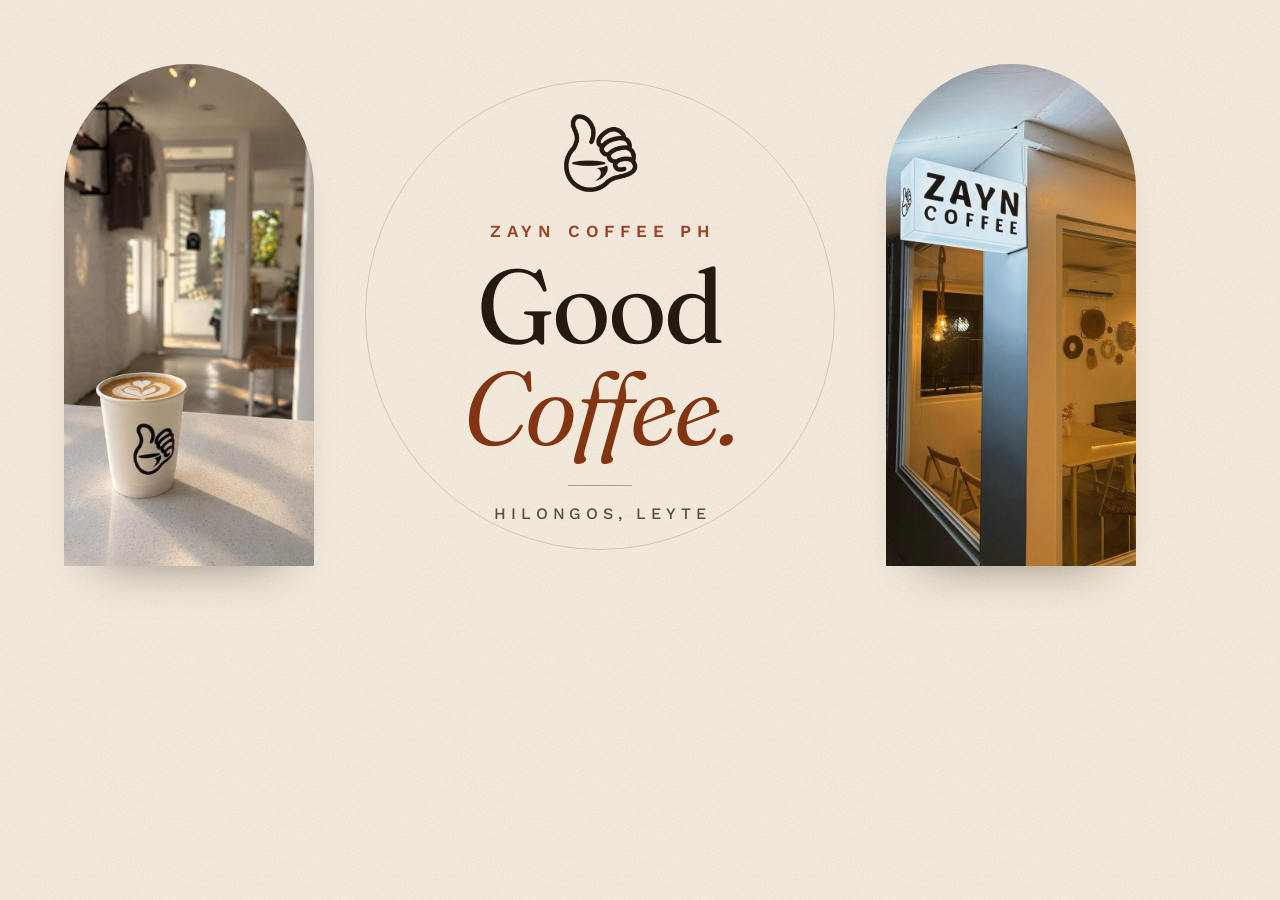
==== tools/og-template.html @ 84369939 "Build Zayn Coffee production website Final pre-launch updates on top of the initial production build" ====
<!DOCTYPE html>
<!--
  Zayn Coffee PH - social preview (Open Graph) image template, 1200x630.
  Render it to assets/img/og/zayn-coffee-og.jpg with:
    powershell -ExecutionPolicy Bypass -File tools/make-og-image.ps1
  Key content is kept in the centre so square crops (WhatsApp, Messenger) still show it.
-->
<html lang="en">
<head>
<meta charset="UTF-8">
<link href="https://fonts.googleapis.com/css2?family=Fraunces:ital,opsz,wght@0,9..144,300..600;1,9..144,300..500&family=Work+Sans:wght@500;600&display=block" rel="stylesheet">
<style>
  *{ box-sizing: border-box; margin: 0; }
  html, body{ width: 1200px; height: 630px; overflow: hidden; }
  body{
    position: relative;
    background-color: #F7F0E4;
    background-image: url("data:image/svg+xml,%3Csvg xmlns='http://www.w3.org/2000/svg' width='180' height='180'%3E%3Cfilter id='n'%3E%3CfeTurbulence type='fractalNoise' baseFrequency='.85' numOctaves='2' stitchTiles='stitch'/%3E%3CfeColorMatrix values='0 0 0 0 .36 0 0 0 0 .26 0 0 0 0 .16 0 0 0 .16 0'/%3E%3C/filter%3E%3Crect width='100%25' height='100%25' filter='url(%23n)'/%3E%3C/svg%3E");
    font-variation-settings: "opsz" 48;
    font-family: 'Work Sans', sans-serif;
    color: #241A12;
  }
  .arch{
    position: absolute; top: 64px; width: 250px; height: 502px;
    border-radius: 999px 999px 8px 8px; overflow: hidden; background: #EFE3CD;
    box-shadow: 0 30px 50px -36px rgba(36,26,18,0.55);
  }
  .arch img{ width: 100%; height: 100%; object-fit: cover; display: block; }
  .arch--left{ left: 64px; }
  .arch--right{ right: 64px; }
  .arch--left img{ object-position: 50% 60%; }
  .arch--right img{ object-position: 40% 40%; }

  .ring{
    position: absolute; left: 50%; top: 50%; width: 470px; height: 470px;
    margin: -235px 0 0 -235px; border-radius: 50%;
    border: 1px solid rgba(138,107,78,0.28);
  }
  .center{
    position: absolute; left: 350px; right: 350px; top: 0; bottom: 0;
    display: flex; flex-direction: column; align-items: center; justify-content: center; text-align: center;
  }
  .mark{ width: 92px; height: 92px; margin-bottom: 22px; }
  .label{
    font-weight: 600; font-size: 17px; letter-spacing: 0.34em; text-transform: uppercase;
    color: #9C4220; margin-bottom: 14px; padding-left: 0.34em;
  }
  h1{
    font-family: 'Fraunces', Georgia, serif; font-weight: 400;
    font-size: 104px; line-height: 0.98; letter-spacing: -0.025em;
  }
  h1 em{ display: block; font-style: italic; font-weight: 350; color: #833511; }
  .rule{ width: 64px; height: 1px; background: #8A6B4E; opacity: 0.6; margin: 26px 0 18px; }
  .place{
    font-weight: 500; font-size: 16px; letter-spacing: 0.3em; text-transform: uppercase;
    color: #5C4C3D; padding-left: 0.3em;
  }
</style>
</head>
<body>
  <div class="arch arch--left"><img src="../assets/img/hero/cup-hallway-960.jpg" alt=""></div>
  <div class="arch arch--right"><img src="../assets/img/visit/doorway-night-960.jpg" alt=""></div>
  <div class="ring"></div>
  <div class="center">
    <img class="mark" src="../assets/img/brand/zayn-mark.png" alt="">
    <p class="label">Zayn Coffee PH</p>
    <h1>Good <em>Coffee.</em></h1>
    <div class="rule"></div>
    <p class="place">Hilongos, Leyte</p>
  </div>
</body>
</html>
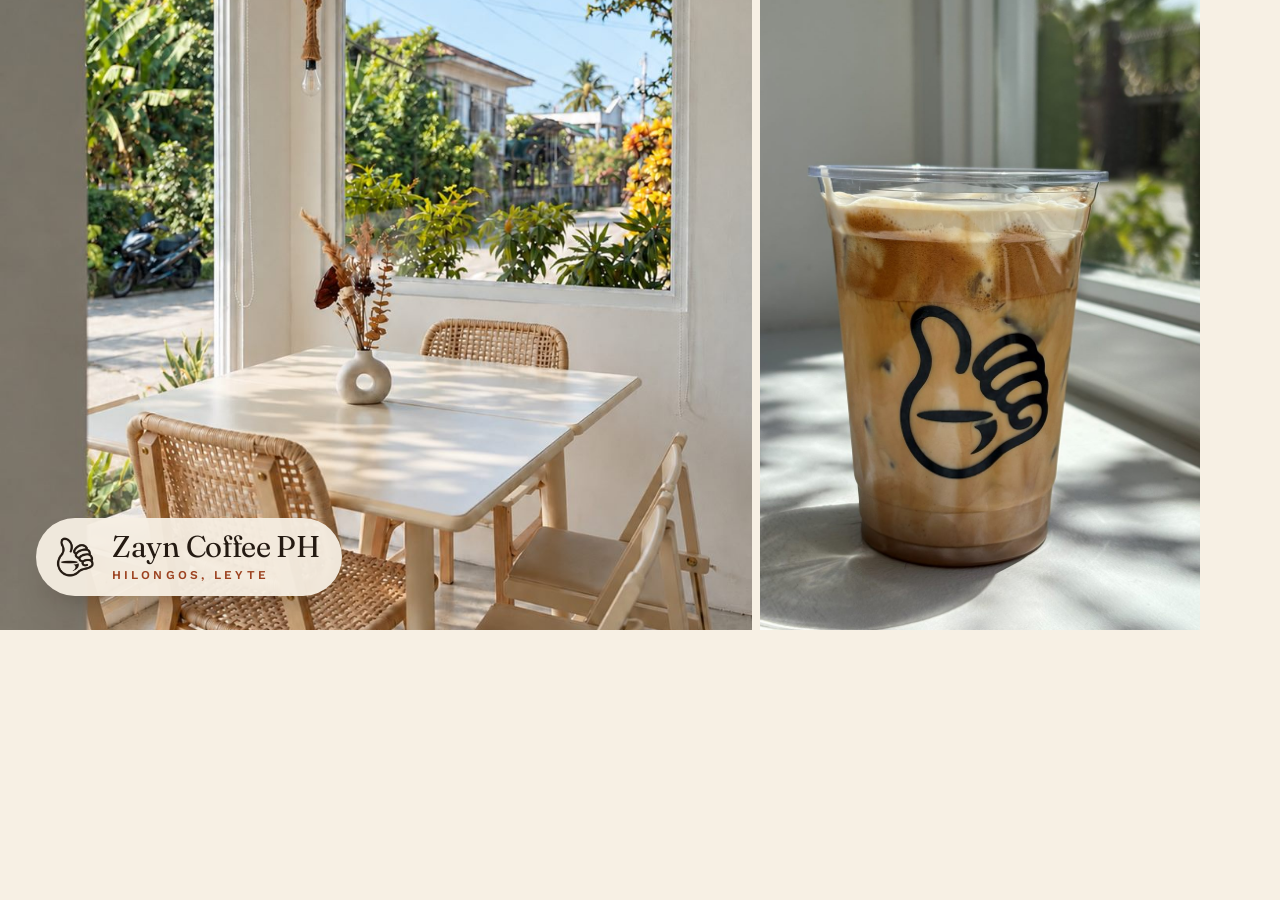
==== commit fe208308: "Update social preview image and metadata - New 1200x630 Open Graph image from client photos (sunny w" ====
--- a/tools/og-template.html
+++ b/tools/og-template.html
@@ -3,70 +3,57 @@
   Zayn Coffee PH - social preview (Open Graph) image template, 1200x630.
   Render it to assets/img/og/zayn-coffee-og.jpg with:
     powershell -ExecutionPolicy Bypass -File tools/make-og-image.ps1
-  Key content is kept in the centre so square crops (WhatsApp, Messenger) still show it.
+  Real client photography carries the image: the sunny window table (IMG_3623)
+  and a Zayn coffee by the window ("Cinnamon Lattè"). Branding is a small label
+  only, kept off the photos' subjects so it still reads when the preview is small.
 -->
 <html lang="en">
 <head>
 <meta charset="UTF-8">
-<link href="https://fonts.googleapis.com/css2?family=Fraunces:ital,opsz,wght@0,9..144,300..600;1,9..144,300..500&family=Work+Sans:wght@500;600&display=block" rel="stylesheet">
+<link href="https://fonts.googleapis.com/css2?family=Fraunces:opsz,wght@9..144,400&family=Work+Sans:wght@500;600&display=block" rel="stylesheet">
 <style>
   *{ box-sizing: border-box; margin: 0; }
   html, body{ width: 1200px; height: 630px; overflow: hidden; }
   body{
-    position: relative;
-    background-color: #F7F0E4;
-    background-image: url("data:image/svg+xml,%3Csvg xmlns='http://www.w3.org/2000/svg' width='180' height='180'%3E%3Cfilter id='n'%3E%3CfeTurbulence type='fractalNoise' baseFrequency='.85' numOctaves='2' stitchTiles='stitch'/%3E%3CfeColorMatrix values='0 0 0 0 .36 0 0 0 0 .26 0 0 0 0 .16 0 0 0 .16 0'/%3E%3C/filter%3E%3Crect width='100%25' height='100%25' filter='url(%23n)'/%3E%3C/svg%3E");
+    position: relative; background: #F7F0E4;
+    font-family: 'Work Sans', sans-serif; color: #241A12;
     font-variation-settings: "opsz" 48;
-    font-family: 'Work Sans', sans-serif;
-    color: #241A12;
   }
-  .arch{
-    position: absolute; top: 64px; width: 250px; height: 502px;
-    border-radius: 999px 999px 8px 8px; overflow: hidden; background: #EFE3CD;
-    box-shadow: 0 30px 50px -36px rgba(36,26,18,0.55);
+  .photo{ position: absolute; top: 0; bottom: 0; overflow: hidden; }
+  .photo img{ width: 100%; height: 100%; object-fit: cover; display: block; }
+  /* Cafe: sunny window table, rattan chairs, garden view */
+  .cafe{ left: 0; width: 752px; }
+  .cafe img{ object-position: 50% 62%; }
+  /* Coffee: Zayn cup in window light */
+  .coffee{ right: 0; width: 440px; }
+  .coffee img{ object-position: 50% 58%; }
+
+  /* Small brand label, bottom-left over the table edge (away from chairs and window) */
+  .brand{
+    position: absolute; left: 36px; bottom: 34px;
+    display: flex; align-items: center; gap: 14px;
+    padding: 14px 22px 14px 16px;
+    background: rgba(247,240,228,0.94);
+    border-radius: 999px;
+    box-shadow: 0 18px 36px -22px rgba(36,26,18,0.55);
   }
-  .arch img{ width: 100%; height: 100%; object-fit: cover; display: block; }
-  .arch--left{ left: 64px; }
-  .arch--right{ right: 64px; }
-  .arch--left img{ object-position: 50% 60%; }
-  .arch--right img{ object-position: 40% 40%; }
-
-  .ring{
-    position: absolute; left: 50%; top: 50%; width: 470px; height: 470px;
-    margin: -235px 0 0 -235px; border-radius: 50%;
-    border: 1px solid rgba(138,107,78,0.28);
-  }
-  .center{
-    position: absolute; left: 350px; right: 350px; top: 0; bottom: 0;
-    display: flex; flex-direction: column; align-items: center; justify-content: center; text-align: center;
-  }
-  .mark{ width: 92px; height: 92px; margin-bottom: 22px; }
-  .label{
-    font-weight: 600; font-size: 17px; letter-spacing: 0.34em; text-transform: uppercase;
-    color: #9C4220; margin-bottom: 14px; padding-left: 0.34em;
-  }
-  h1{
-    font-family: 'Fraunces', Georgia, serif; font-weight: 400;
-    font-size: 104px; line-height: 0.98; letter-spacing: -0.025em;
-  }
-  h1 em{ display: block; font-style: italic; font-weight: 350; color: #833511; }
-  .rule{ width: 64px; height: 1px; background: #8A6B4E; opacity: 0.6; margin: 26px 0 18px; }
-  .place{
-    font-weight: 500; font-size: 16px; letter-spacing: 0.3em; text-transform: uppercase;
-    color: #5C4C3D; padding-left: 0.3em;
+  .brand img{ width: 46px; height: 46px; }
+  .brand-name{ font-family: 'Fraunces', Georgia, serif; font-size: 30px; line-height: 1; letter-spacing: -0.01em; }
+  .brand-place{
+    margin-top: 6px; font-size: 12px; font-weight: 600; letter-spacing: 0.26em;
+    text-transform: uppercase; color: #9C4220;
   }
 </style>
 </head>
 <body>
-  <div class="arch arch--left"><img src="../assets/img/hero/cup-hallway-960.jpg" alt=""></div>
-  <div class="arch arch--right"><img src="../assets/img/visit/doorway-night-960.jpg" alt=""></div>
-  <div class="ring"></div>
-  <div class="center">
-    <img class="mark" src="../assets/img/brand/zayn-mark.png" alt="">
-    <p class="label">Zayn Coffee PH</p>
-    <h1>Good <em>Coffee.</em></h1>
-    <div class="rule"></div>
-    <p class="place">Hilongos, Leyte</p>
+  <div class="photo cafe"><img src="../assets/img/gallery/window-table-rattan-960.jpg" alt=""></div>
+  <div class="photo coffee"><img src="../assets/img/og/src-coffee-window-960.jpg" alt=""></div>
+  <div class="brand">
+    <img src="../assets/img/brand/zayn-mark.png" alt="">
+    <div>
+      <p class="brand-name">Zayn Coffee PH</p>
+      <p class="brand-place">Hilongos, Leyte</p>
+    </div>
   </div>
 </body>
 </html>
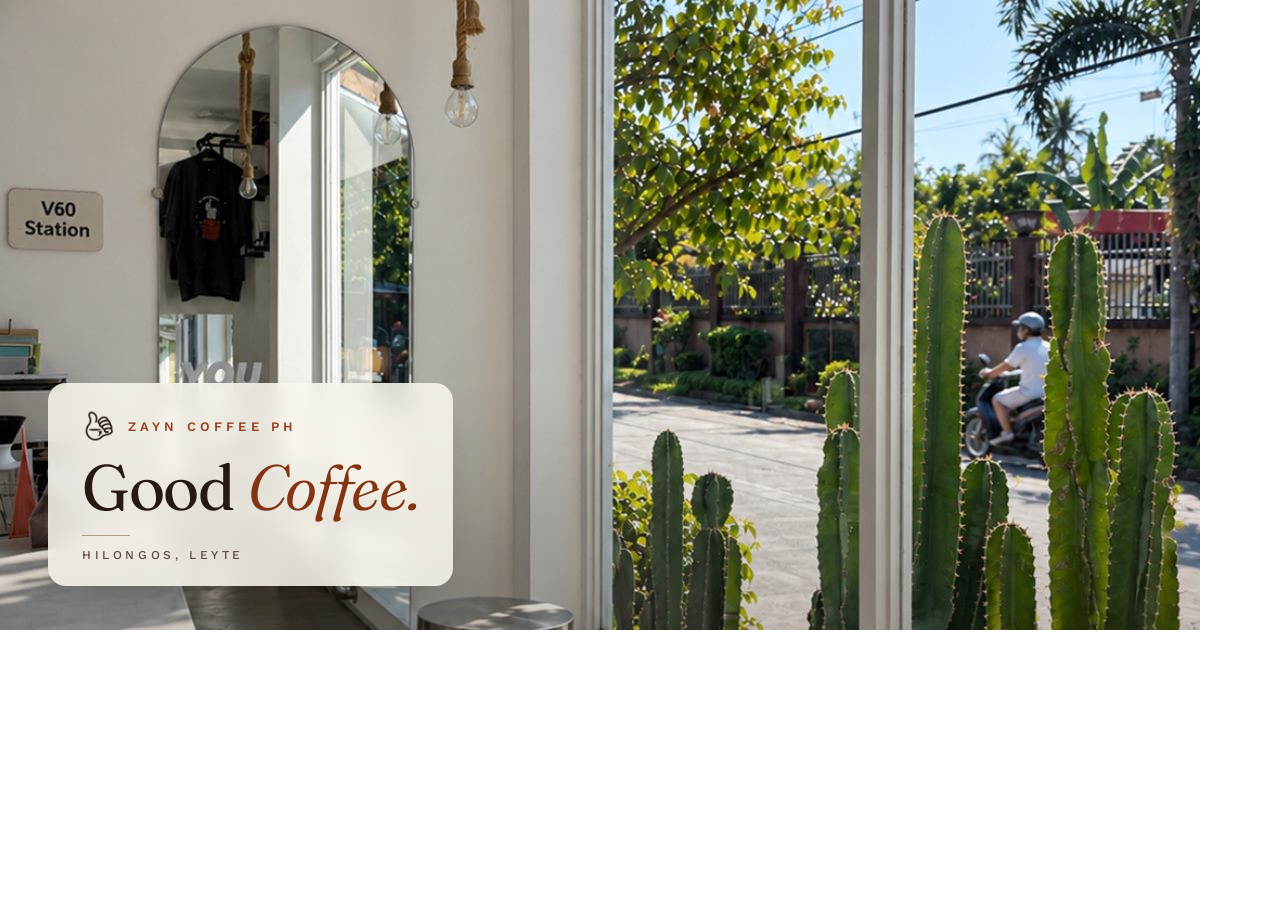
==== commit 5dc8b684: "Add aesthetic text overlay to the social sharing preview Single IMG_3618 photo with a frosted cream " ====
--- a/tools/og-template.html
+++ b/tools/og-template.html
@@ -1,59 +1,51 @@
 <!DOCTYPE html>
 <!--
   Zayn Coffee PH - social preview (Open Graph) image template, 1200x630.
-  Render it to assets/img/og/zayn-coffee-og.jpg with:
+  One photo (IMG_3618, made by tools/optimize-images.ps1 as og/src-window-cacti.jpg)
+  with a soft text overlay. Render to assets/img/og/zayn-coffee-og.jpg with:
     powershell -ExecutionPolicy Bypass -File tools/make-og-image.ps1
-  Real client photography carries the image: the sunny window table (IMG_3623)
-  and a Zayn coffee by the window ("Cinnamon Lattè"). Branding is a small label
-  only, kept off the photos' subjects so it still reads when the preview is small.
+  Text sits bottom-left over a warm gradient so the arched mirror, window and
+  cacti stay clear, and it still reads when platforms crop the preview to a square.
 -->
 <html lang="en">
 <head>
 <meta charset="UTF-8">
-<link href="https://fonts.googleapis.com/css2?family=Fraunces:opsz,wght@9..144,400&family=Work+Sans:wght@500;600&display=block" rel="stylesheet">
+<link href="https://fonts.googleapis.com/css2?family=Fraunces:ital,opsz,wght@0,9..144,400;1,9..144,350&family=Work+Sans:wght@500;600&display=block" rel="stylesheet">
 <style>
   *{ box-sizing: border-box; margin: 0; }
   html, body{ width: 1200px; height: 630px; overflow: hidden; }
-  body{
-    position: relative; background: #F7F0E4;
-    font-family: 'Work Sans', sans-serif; color: #241A12;
-    font-variation-settings: "opsz" 48;
+  body{ position: relative; font-family: 'Work Sans', sans-serif; font-variation-settings: "opsz" 48; }
+  .photo{ position: absolute; inset: 0; width: 100%; height: 100%; object-fit: cover; }
+  /* faint warm wash at the bottom so the card sits naturally */
+  .wash{ position: absolute; inset: 0; background: linear-gradient(0deg, rgba(36,26,18,0.22) 0%, rgba(36,26,18,0) 40%); }
+  /* frosted cream card, bottom-left */
+  .text{
+    position: absolute; left: 48px; bottom: 44px; color: #241A12;
+    padding: 26px 34px 24px; border-radius: 18px;
+    background: rgba(251,247,239,0.86);
+    -webkit-backdrop-filter: blur(10px); backdrop-filter: blur(10px);
+    box-shadow: 0 24px 50px -28px rgba(36,26,18,0.55);
   }
-  .photo{ position: absolute; top: 0; bottom: 0; overflow: hidden; }
-  .photo img{ width: 100%; height: 100%; object-fit: cover; display: block; }
-  /* Cafe: sunny window table, rattan chairs, garden view */
-  .cafe{ left: 0; width: 752px; }
-  .cafe img{ object-position: 50% 62%; }
-  /* Coffee: Zayn cup in window light */
-  .coffee{ right: 0; width: 440px; }
-  .coffee img{ object-position: 50% 58%; }
-
-  /* Small brand label, bottom-left over the table edge (away from chairs and window) */
-  .brand{
-    position: absolute; left: 36px; bottom: 34px;
-    display: flex; align-items: center; gap: 14px;
-    padding: 14px 22px 14px 16px;
-    background: rgba(247,240,228,0.94);
-    border-radius: 999px;
-    box-shadow: 0 18px 36px -22px rgba(36,26,18,0.55);
+  .brand{ display: flex; align-items: center; gap: 12px; margin-bottom: 12px; }
+  .brand img{ width: 34px; height: 34px; }
+  .brand span{ font-size: 13px; color: #9C4220; font-weight: 600; letter-spacing: 0.32em; text-transform: uppercase; }
+  h1{
+    font-family: 'Fraunces', Georgia, serif; font-weight: 400;
+    font-size: 64px; line-height: 1; letter-spacing: -0.02em;
   }
-  .brand img{ width: 46px; height: 46px; }
-  .brand-name{ font-family: 'Fraunces', Georgia, serif; font-size: 30px; line-height: 1; letter-spacing: -0.01em; }
-  .brand-place{
-    margin-top: 6px; font-size: 12px; font-weight: 600; letter-spacing: 0.26em;
-    text-transform: uppercase; color: #9C4220;
-  }
+  h1 em{ font-style: italic; font-weight: 350; color: #833511; }
+  .rule{ width: 48px; height: 1px; background: rgba(138,107,78,0.6); margin: 16px 0 12px; }
+  .place{ font-size: 12px; font-weight: 500; letter-spacing: 0.3em; text-transform: uppercase; color: #5C4C3D; }
 </style>
 </head>
 <body>
-  <div class="photo cafe"><img src="../assets/img/gallery/window-table-rattan-960.jpg" alt=""></div>
-  <div class="photo coffee"><img src="../assets/img/og/src-coffee-window-960.jpg" alt=""></div>
-  <div class="brand">
-    <img src="../assets/img/brand/zayn-mark.png" alt="">
-    <div>
-      <p class="brand-name">Zayn Coffee PH</p>
-      <p class="brand-place">Hilongos, Leyte</p>
-    </div>
+  <img class="photo" src="../assets/img/og/src-window-cacti.jpg" alt="">
+  <div class="wash"></div>
+  <div class="text">
+    <div class="brand"><img src="../assets/img/brand/zayn-mark.png" alt=""><span>Zayn Coffee PH</span></div>
+    <h1>Good <em>Coffee.</em></h1>
+    <div class="rule"></div>
+    <p class="place">Hilongos, Leyte</p>
   </div>
 </body>
 </html>
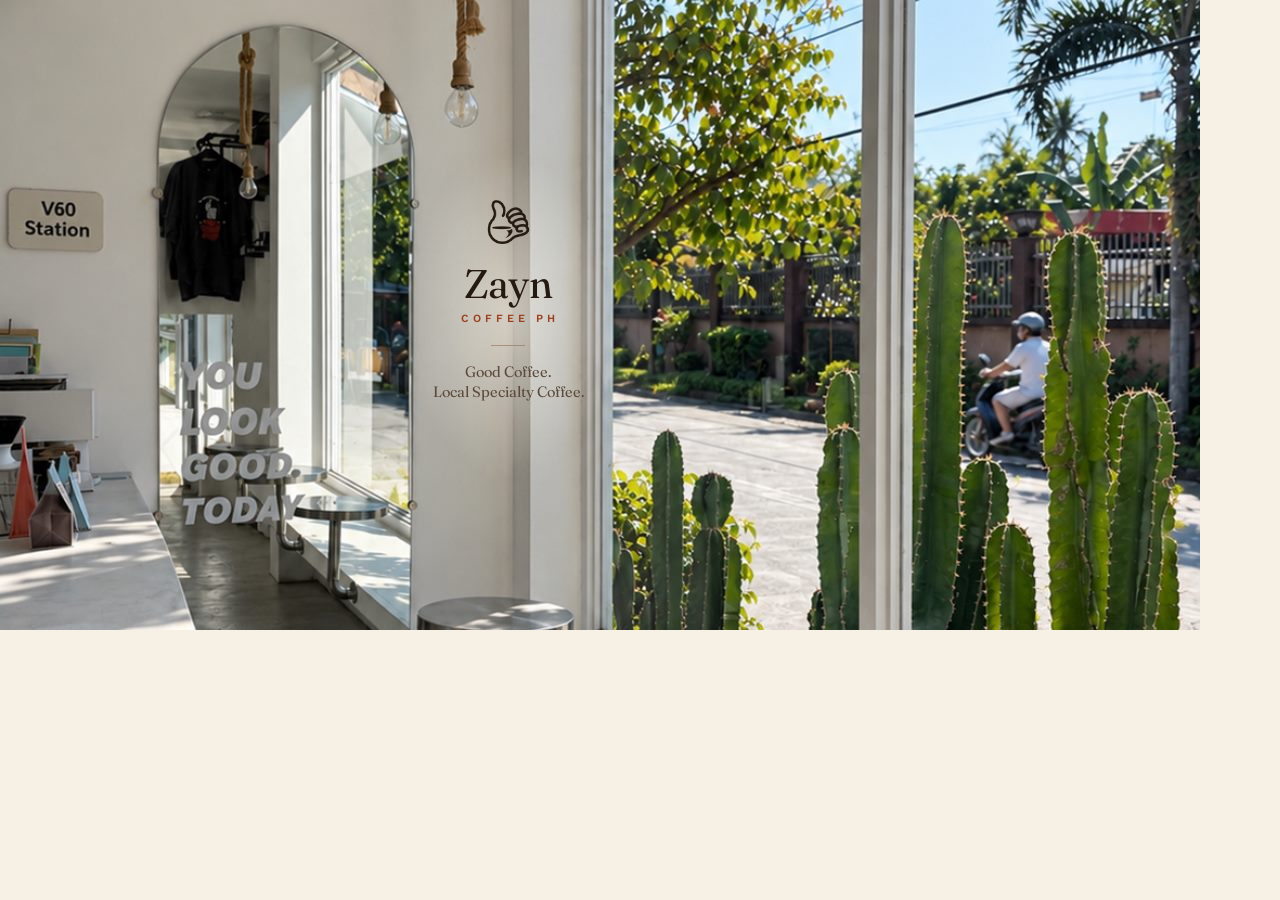
==== commit 92bc5f99: "New hero headline, photo swaps and redesigned sharing preview - Hero: "Good Coffee. / Local Specialt" ====
--- a/tools/og-template.html
+++ b/tools/og-template.html
@@ -1,51 +1,45 @@
 <!DOCTYPE html>
 <!--
   Zayn Coffee PH - social preview (Open Graph) image template, 1200x630.
-  One photo (IMG_3618, made by tools/optimize-images.ps1 as og/src-window-cacti.jpg)
-  with a soft text overlay. Render to assets/img/og/zayn-coffee-og.jpg with:
-    powershell -ExecutionPolicy Bypass -File tools/make-og-image.ps1
-  Text sits bottom-left over a warm gradient so the arched mirror, window and
-  cacti stay clear, and it still reads when platforms crop the preview to a square.
+  One photo (IMG_3618 -> assets/img/og/src-window-cacti.jpg, made by tools/optimize-images.ps1).
+  No box or banner: small espresso-brown branding sits on the plain white pillar between the
+  arched mirror and the window (centre of the frame, so square crops keep it), like wall signage.
+  Render: powershell -ExecutionPolicy Bypass -File tools/make-og-image.ps1
 -->
 <html lang="en">
 <head>
 <meta charset="UTF-8">
-<link href="https://fonts.googleapis.com/css2?family=Fraunces:ital,opsz,wght@0,9..144,400;1,9..144,350&family=Work+Sans:wght@500;600&display=block" rel="stylesheet">
+<link href="https://fonts.googleapis.com/css2?family=Fraunces:opsz,wght@9..144,400&family=Work+Sans:wght@500;600&display=block" rel="stylesheet">
 <style>
   *{ box-sizing: border-box; margin: 0; }
   html, body{ width: 1200px; height: 630px; overflow: hidden; }
-  body{ position: relative; font-family: 'Work Sans', sans-serif; font-variation-settings: "opsz" 48; }
+  body{ position: relative; font-family: 'Work Sans', sans-serif; font-variation-settings: "opsz" 48; background: #F7F0E4; }
   .photo{ position: absolute; inset: 0; width: 100%; height: 100%; object-fit: cover; }
-  /* faint warm wash at the bottom so the card sits naturally */
-  .wash{ position: absolute; inset: 0; background: linear-gradient(0deg, rgba(36,26,18,0.22) 0%, rgba(36,26,18,0) 40%); }
-  /* frosted cream card, bottom-left */
-  .text{
-    position: absolute; left: 48px; bottom: 44px; color: #241A12;
-    padding: 26px 34px 24px; border-radius: 18px;
-    background: rgba(251,247,239,0.86);
-    -webkit-backdrop-filter: blur(10px); backdrop-filter: blur(10px);
-    box-shadow: 0 24px 50px -28px rgba(36,26,18,0.55);
+  /* the faintest warm lift on the pillar so the lettering sits cleanly; no visible edge */
+  .lift{
+    position: absolute; left: 404px; top: 150px; width: 210px; height: 330px;
+    background: radial-gradient(ellipse at center, rgba(251,247,239,0.55) 0%, rgba(251,247,239,0) 70%);
   }
-  .brand{ display: flex; align-items: center; gap: 12px; margin-bottom: 12px; }
-  .brand img{ width: 34px; height: 34px; }
-  .brand span{ font-size: 13px; color: #9C4220; font-weight: 600; letter-spacing: 0.32em; text-transform: uppercase; }
-  h1{
-    font-family: 'Fraunces', Georgia, serif; font-weight: 400;
-    font-size: 64px; line-height: 1; letter-spacing: -0.02em;
+  .brand{
+    position: absolute; left: 418px; width: 180px; top: 196px;
+    display: flex; flex-direction: column; align-items: center; text-align: center; color: #241A12;
   }
-  h1 em{ font-style: italic; font-weight: 350; color: #833511; }
-  .rule{ width: 48px; height: 1px; background: rgba(138,107,78,0.6); margin: 16px 0 12px; }
-  .place{ font-size: 12px; font-weight: 500; letter-spacing: 0.3em; text-transform: uppercase; color: #5C4C3D; }
+  .brand img{ width: 52px; height: 52px; margin-bottom: 16px; }
+  .name{ font-family: 'Fraunces', Georgia, serif; font-size: 40px; line-height: 1; letter-spacing: -0.01em; }
+  .sub{ margin-top: 8px; font-size: 11px; font-weight: 600; letter-spacing: 0.36em; padding-left: 0.36em; text-transform: uppercase; color: #9C4220; }
+  .rule{ width: 34px; height: 1px; background: rgba(138,107,78,0.55); margin: 20px 0 16px; }
+  .tag{ font-family: 'Fraunces', Georgia, serif; font-size: 15px; line-height: 1.35; color: #5C4C3D; }
 </style>
 </head>
 <body>
   <img class="photo" src="../assets/img/og/src-window-cacti.jpg" alt="">
-  <div class="wash"></div>
-  <div class="text">
-    <div class="brand"><img src="../assets/img/brand/zayn-mark.png" alt=""><span>Zayn Coffee PH</span></div>
-    <h1>Good <em>Coffee.</em></h1>
+  <div class="lift"></div>
+  <div class="brand">
+    <img src="../assets/img/brand/zayn-mark.png" alt="">
+    <p class="name">Zayn</p>
+    <p class="sub">Coffee PH</p>
     <div class="rule"></div>
-    <p class="place">Hilongos, Leyte</p>
+    <p class="tag">Good Coffee.<br>Local Specialty Coffee.</p>
   </div>
 </body>
 </html>
